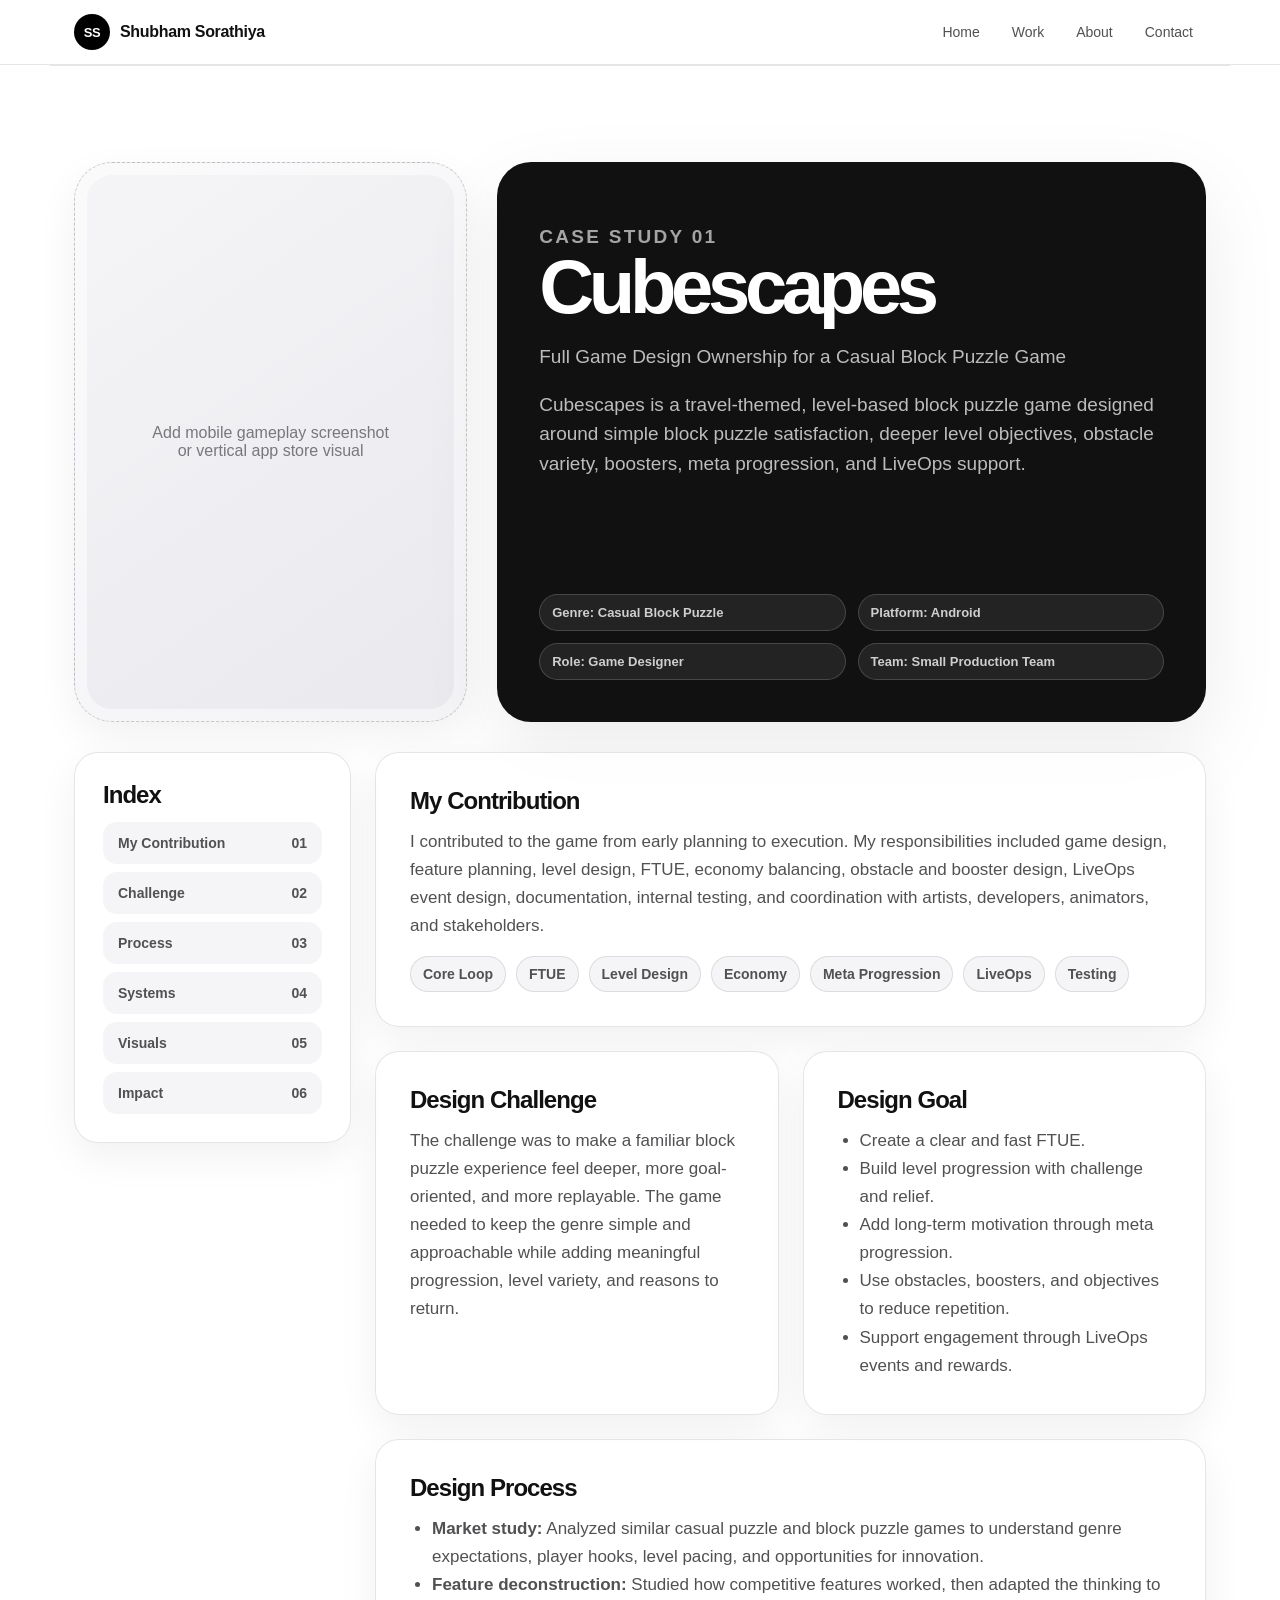
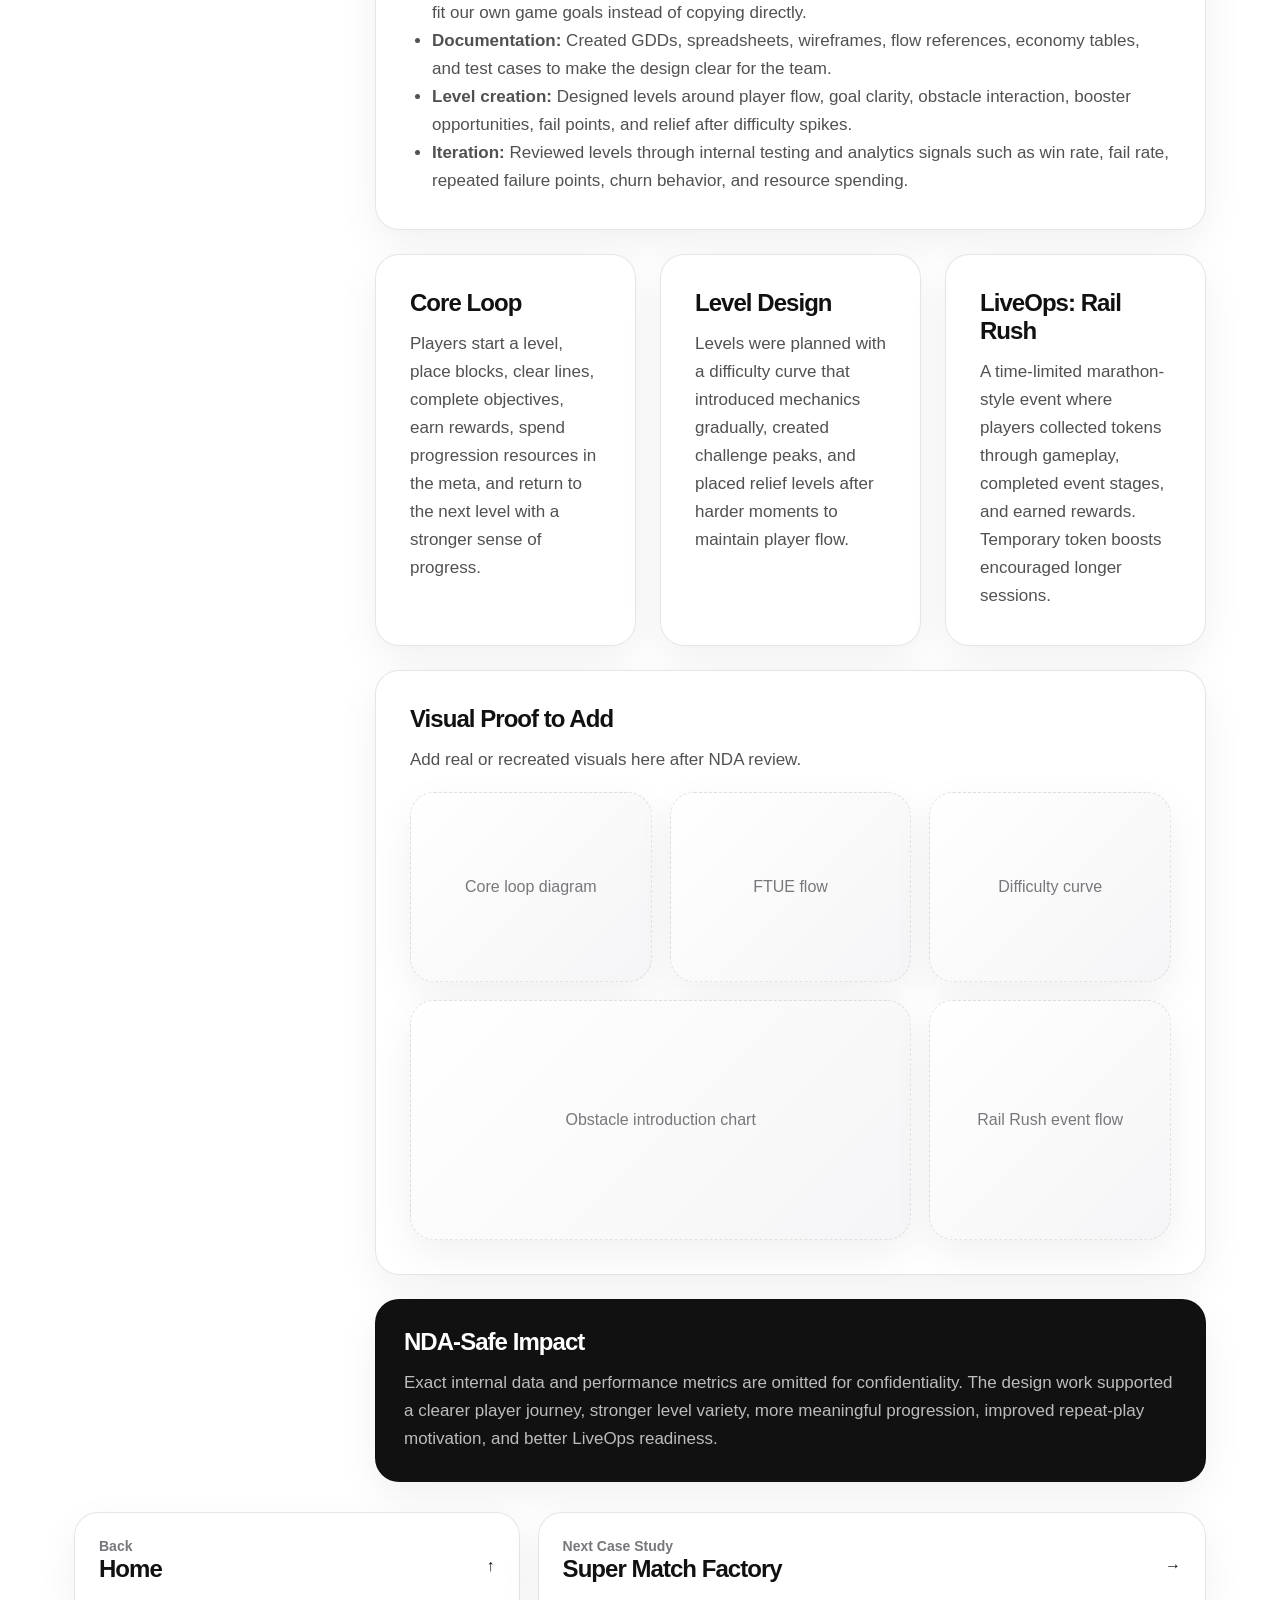
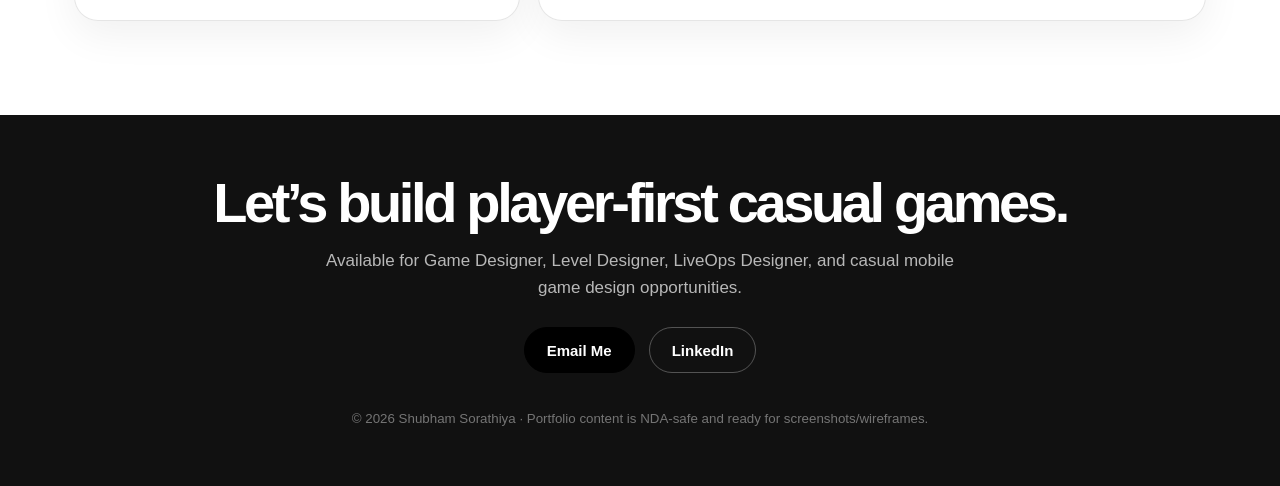
==== cubescapes.html @ dd21b747 "Add files via upload" ====
<!doctype html>
<html lang="en">
<head>
  <meta charset="utf-8" />
  <meta name="viewport" content="width=device-width, initial-scale=1" />
  <title>Cubescapes Case Study — Shubham Sorathiya</title>
  <meta name="description" content="Cubescapes case study by Shubham Sorathiya: full game design ownership for a casual block puzzle game." />
  <link rel="stylesheet" href="styles.css" />
</head>
<body>
<header class="topbar">
    <nav class="nav" aria-label="Main navigation">
      <a class="brand" href="index.html"><span class="brand-mark">SS</span><span class="brand-name">Shubham Sorathiya</span></a>
      <div class="nav-links">
        <a href="index.html">Home</a>
        <a href="index.html#work">Work</a>
        <a href="index.html#about">About</a>
        <a href="index.html#contact">Contact</a>
      </div>
    </nav>
  </header>

<main id="home">
<section class="section case-study" id="cubescapes">
      <div class="case-top">
        <div class="phone-visual">Add mobile gameplay screenshot<br/>or vertical app store visual</div>
        <article class="case-overview">
          <div>
            <p class="eyebrow">Case Study 01</p>
            <h2>Cubescapes</h2>
            <p>Full Game Design Ownership for a Casual Block Puzzle Game</p>
            <p>Cubescapes is a travel-themed, level-based block puzzle game designed around simple block puzzle satisfaction, deeper level objectives, obstacle variety, boosters, meta progression, and LiveOps support.</p>
          </div>
          <div class="overview-meta">
            <span>Genre: Casual Block Puzzle</span>
            <span>Platform: Android</span>
            <span>Role: Game Designer</span>
            <span>Team: Small Production Team</span>
          </div>
        </article>
      </div>

      <div class="case-index">
        <aside class="index-card">
          <h3>Index</h3>
          <div class="index-links">
            <a href="#cube-contribution">My Contribution <span>01</span></a>
            <a href="#cube-challenge">Challenge <span>02</span></a>
            <a href="#cube-process">Process <span>03</span></a>
            <a href="#cube-systems">Systems <span>04</span></a>
            <a href="#cube-visuals">Visuals <span>05</span></a>
            <a href="#cube-impact">Impact <span>06</span></a>
          </div>
        </aside>

        <div class="case-content">
          <article class="case-panel" id="cube-contribution">
            <h3>My Contribution</h3>
            <p>I contributed to the game from early planning to execution. My responsibilities included game design, feature planning, level design, FTUE, economy balancing, obstacle and booster design, LiveOps event design, documentation, internal testing, and coordination with artists, developers, animators, and stakeholders.</p>
            <div class="tag-row">
              <span class="tag">Core Loop</span><span class="tag">FTUE</span><span class="tag">Level Design</span><span class="tag">Economy</span><span class="tag">Meta Progression</span><span class="tag">LiveOps</span><span class="tag">Testing</span>
            </div>
          </article>

          <div class="two-panel">
            <article class="case-panel" id="cube-challenge">
              <h3>Design Challenge</h3>
              <p>The challenge was to make a familiar block puzzle experience feel deeper, more goal-oriented, and more replayable. The game needed to keep the genre simple and approachable while adding meaningful progression, level variety, and reasons to return.</p>
            </article>
            <article class="case-panel">
              <h3>Design Goal</h3>
              <ul>
                <li>Create a clear and fast FTUE.</li>
                <li>Build level progression with challenge and relief.</li>
                <li>Add long-term motivation through meta progression.</li>
                <li>Use obstacles, boosters, and objectives to reduce repetition.</li>
                <li>Support engagement through LiveOps events and rewards.</li>
              </ul>
            </article>
          </div>

          <article class="case-panel" id="cube-process">
            <h3>Design Process</h3>
            <ul>
              <li><strong>Market study:</strong> Analyzed similar casual puzzle and block puzzle games to understand genre expectations, player hooks, level pacing, and opportunities for innovation.</li>
              <li><strong>Feature deconstruction:</strong> Studied how competitive features worked, then adapted the thinking to fit our own game goals instead of copying directly.</li>
              <li><strong>Documentation:</strong> Created GDDs, spreadsheets, wireframes, flow references, economy tables, and test cases to make the design clear for the team.</li>
              <li><strong>Level creation:</strong> Designed levels around player flow, goal clarity, obstacle interaction, booster opportunities, fail points, and relief after difficulty spikes.</li>
              <li><strong>Iteration:</strong> Reviewed levels through internal testing and analytics signals such as win rate, fail rate, repeated failure points, churn behavior, and resource spending.</li>
            </ul>
          </article>

          <div class="three-panel" id="cube-systems">
            <article class="case-panel">
              <h3>Core Loop</h3>
              <p>Players start a level, place blocks, clear lines, complete objectives, earn rewards, spend progression resources in the meta, and return to the next level with a stronger sense of progress.</p>
            </article>
            <article class="case-panel">
              <h3>Level Design</h3>
              <p>Levels were planned with a difficulty curve that introduced mechanics gradually, created challenge peaks, and placed relief levels after harder moments to maintain player flow.</p>
            </article>
            <article class="case-panel">
              <h3>LiveOps: Rail Rush</h3>
              <p>A time-limited marathon-style event where players collected tokens through gameplay, completed event stages, and earned rewards. Temporary token boosts encouraged longer sessions.</p>
            </article>
          </div>

          <article class="case-panel" id="cube-visuals">
            <h3>Visual Proof to Add</h3>
            <p>Add real or recreated visuals here after NDA review.</p>
            <div class="visual-grid">
              <div class="visual">Core loop diagram</div>
              <div class="visual">FTUE flow</div>
              <div class="visual">Difficulty curve</div>
              <div class="visual wide">Obstacle introduction chart</div>
              <div class="visual">Rail Rush event flow</div>
            </div>
          </article>

          <article class="case-panel callout" id="cube-impact">
            <h3>NDA-Safe Impact</h3>
            <p>Exact internal data and performance metrics are omitted for confidentiality. The design work supported a clearer player journey, stronger level variety, more meaningful progression, improved repeat-play motivation, and better LiveOps readiness.</p>
          </article>
        </div>
      </div>

      <div class="bottom-nav">
        <a class="next-card" href="index.html"><div><span>Back</span><h3>Home</h3></div><strong>↑</strong></a>
        <a class="next-card" href="super-match-factory.html"><div><span>Next Case Study</span><h3>Super Match Factory</h3></div><strong>→</strong></a>
      </div>
    </section>
  </main>

  <footer class="footer" id="contact">
    <h2>Let’s build player-first casual games.</h2>
    <p>Available for Game Designer, Level Designer, LiveOps Designer, and casual mobile game design opportunities.</p>
    <div class="actions">
      <a class="btn primary" href="mailto:shubhamsorathiya07@gmail.com">Email Me</a>
      <a class="btn secondary" href="https://www.linkedin.com/in/shubham-sorathiya-b6513b248/" target="_blank" rel="noreferrer">LinkedIn</a>
    </div>
    <small>© <span id="year"></span> Shubham Sorathiya · Portfolio content is NDA-safe and ready for screenshots/wireframes.</small>
  </footer>

  <script src="script.js"></script>
</body>
</html>
---- styles.css ----
:root {
      --bg: #ffffff;
      --bg-soft: #f5f5f7;
      --bg-card: rgba(255,255,255,.78);
      --text: #111111;
      --text-soft: #515154;
      --text-muted: #77777c;
      --line: rgba(0,0,0,.1);
      --line-strong: rgba(0,0,0,.18);
      --black: #000000;
      --radius-xl: 34px;
      --radius-lg: 24px;
      --radius-md: 18px;
      --shadow: 0 28px 80px rgba(0,0,0,.08);
      --shadow-soft: 0 14px 40px rgba(0,0,0,.06);
      --max: 1180px;
    }

    * { box-sizing: border-box; }

    html { scroll-behavior: smooth; }

    body {
      margin: 0;
      font-family: -apple-system, BlinkMacSystemFont, "SF Pro Display", "Segoe UI", Inter, Roboto, Arial, sans-serif;
      color: var(--text);
      background: var(--bg);
      -webkit-font-smoothing: antialiased;
      text-rendering: optimizeLegibility;
    }

    a { color: inherit; text-decoration: none; }

    img { max-width: 100%; display: block; }

    .topbar {
      position: sticky;
      top: 0;
      z-index: 100;
      backdrop-filter: blur(24px);
      -webkit-backdrop-filter: blur(24px);
      background: rgba(255,255,255,.78);
      border-bottom: 1px solid var(--line);
    }

    .nav {
      max-width: var(--max);
      margin: 0 auto;
      padding: 14px 24px;
      display: flex;
      align-items: center;
      justify-content: space-between;
      gap: 24px;
    }

    .brand {
      display: inline-flex;
      align-items: center;
      gap: 10px;
      font-weight: 700;
      letter-spacing: -.02em;
    }

    .brand-mark {
      width: 36px;
      height: 36px;
      display: grid;
      place-items: center;
      border-radius: 50%;
      color: #fff;
      background: #000;
      font-size: 13px;
    }

    .nav-links {
      display: flex;
      align-items: center;
      gap: 6px;
      font-size: 14px;
      color: var(--text-soft);
    }

    .nav-links a {
      padding: 9px 13px;
      border-radius: 999px;
      transition: background .2s ease, color .2s ease;
    }

    .nav-links a:hover { background: var(--bg-soft); color: var(--text); }

    .section {
      max-width: var(--max);
      margin: 0 auto;
      padding: 94px 24px;
    }

    .hero {
      min-height: calc(100vh - 72px);
      display: grid;
      place-items: center;
      text-align: center;
      padding-top: 92px;
      padding-bottom: 86px;
    }

    .eyebrow {
      margin: 0 0 16px;
      font-size: 13px;
      line-height: 1.2;
      color: var(--text-muted);
      font-weight: 700;
      letter-spacing: .12em;
      text-transform: uppercase;
    }

    .hero h1 {
      max-width: 970px;
      margin: 0 auto;
      font-size: clamp(48px, 8vw, 94px);
      line-height: .96;
      letter-spacing: -.07em;
      font-weight: 800;
    }

    .role {
      margin: 26px auto 0;
      max-width: 680px;
      font-size: clamp(22px, 3vw, 34px);
      letter-spacing: -.04em;
      color: var(--text-soft);
      font-weight: 600;
    }

    .hero-copy {
      max-width: 760px;
      margin: 22px auto 0;
      font-size: 20px;
      line-height: 1.55;
      color: var(--text-soft);
    }

    .actions {
      display: flex;
      justify-content: center;
      flex-wrap: wrap;
      gap: 14px;
      margin-top: 34px;
    }

    .btn {
      display: inline-flex;
      align-items: center;
      justify-content: center;
      min-height: 46px;
      padding: 0 22px;
      border-radius: 999px;
      font-size: 15px;
      font-weight: 700;
      border: 1px solid var(--line-strong);
      transition: transform .2s ease, box-shadow .2s ease, background .2s ease;
    }

    .btn:hover { transform: translateY(-2px); box-shadow: var(--shadow-soft); }
    .btn.primary { background: #000; color: #fff; border-color: #000; }
    .btn.secondary { background: #fff; color: #111; }

    .soft-band {
      background: var(--bg-soft);
      border-top: 1px solid var(--line);
      border-bottom: 1px solid var(--line);
    }

    .section-title {
      max-width: 780px;
      margin-bottom: 44px;
    }

    .section-title.center {
      margin-left: auto;
      margin-right: auto;
      text-align: center;
    }

    .section-title h2 {
      margin: 0;
      font-size: clamp(36px, 5vw, 64px);
      line-height: 1;
      letter-spacing: -.06em;
    }

    .section-title p:not(.eyebrow) {
      margin: 18px 0 0;
      font-size: 19px;
      line-height: 1.55;
      color: var(--text-soft);
    }

    .about-grid {
      display: grid;
      grid-template-columns: 1fr 1.45fr;
      gap: 24px;
      align-items: stretch;
    }

    .about-card, .mini-card, .case-card, .case-panel, .visual, .index-card, .next-card {
      background: var(--bg-card);
      border: 1px solid var(--line);
      border-radius: var(--radius-lg);
      box-shadow: var(--shadow-soft);
    }

    .about-card {
      padding: 34px;
      display: flex;
      flex-direction: column;
      justify-content: space-between;
      min-height: 350px;
    }

    .about-card p {
      margin: 0;
      font-size: 20px;
      line-height: 1.55;
      color: var(--text-soft);
    }

    .mini-stack {
      display: grid;
      gap: 24px;
    }

    .mini-card { padding: 30px; }
    .mini-card h3, .case-card h3, .case-panel h3, .index-card h3, .next-card h3 {
      margin: 0 0 13px;
      font-size: 24px;
      letter-spacing: -.04em;
    }

    .tag-row {
      display: flex;
      flex-wrap: wrap;
      gap: 10px;
      margin-top: 16px;
    }

    .tag {
      display: inline-flex;
      align-items: center;
      border-radius: 999px;
      background: var(--bg-soft);
      border: 1px solid var(--line);
      padding: 9px 12px;
      font-size: 14px;
      color: var(--text-soft);
      font-weight: 650;
    }

    .work-grid {
      display: grid;
      grid-template-columns: repeat(2, 1fr);
      gap: 24px;
    }

    .case-card {
      padding: 28px;
      min-height: 480px;
      display: flex;
      flex-direction: column;
      justify-content: space-between;
      overflow: hidden;
      transition: transform .22s ease, box-shadow .22s ease;
    }

    .case-card:hover { transform: translateY(-5px); box-shadow: var(--shadow); }

    .case-thumb {
      min-height: 210px;
      border-radius: 22px;
      background: linear-gradient(135deg, #f7f7f8, #e8e8ed);
      border: 1px dashed var(--line-strong);
      display: grid;
      place-items: center;
      color: var(--text-muted);
      font-size: 14px;
      text-align: center;
      padding: 20px;
      margin-bottom: 26px;
    }

    .case-card p {
      margin: 0;
      color: var(--text-soft);
      font-size: 16px;
      line-height: 1.55;
    }

    .card-meta {
      margin: 14px 0 16px;
      color: var(--text-muted);
      font-size: 14px;
      font-weight: 650;
    }

    .case-card .btn { align-self: flex-start; margin-top: 24px; }

    .case-study {
      padding-top: 96px;
      border-top: 1px solid var(--line);
    }

    .case-top {
      display: grid;
      grid-template-columns: .86fr 1.55fr;
      gap: 30px;
      align-items: stretch;
      margin-bottom: 30px;
    }

    .phone-visual {
      min-height: 560px;
      border-radius: 38px;
      background: linear-gradient(145deg, #f5f5f7, #e9e9ee);
      border: 1px dashed var(--line-strong);
      display: grid;
      place-items: center;
      text-align: center;
      color: var(--text-muted);
      padding: 26px;
      box-shadow: inset 0 0 0 12px rgba(255,255,255,.48), var(--shadow-soft);
    }

    .case-overview {
      padding: 42px;
      border-radius: var(--radius-xl);
      background: #111;
      color: #fff;
      min-height: 560px;
      display: flex;
      flex-direction: column;
      justify-content: space-between;
      box-shadow: var(--shadow);
    }

    .case-overview .eyebrow { color: rgba(255,255,255,.62); }
    .case-overview h2 {
      margin: 0;
      font-size: clamp(44px, 6vw, 76px);
      letter-spacing: -.07em;
      line-height: .96;
    }

    .case-overview p {
      color: rgba(255,255,255,.72);
      font-size: 19px;
      line-height: 1.55;
      margin: 18px 0 0;
    }

    .overview-meta {
      display: grid;
      grid-template-columns: repeat(2, minmax(0, 1fr));
      gap: 12px;
      margin-top: 30px;
    }

    .overview-meta span {
      border: 1px solid rgba(255,255,255,.16);
      background: rgba(255,255,255,.08);
      border-radius: 999px;
      padding: 10px 12px;
      color: rgba(255,255,255,.78);
      font-size: 13px;
      font-weight: 700;
    }

    .case-index {
      display: grid;
      grid-template-columns: 1fr 3fr;
      gap: 24px;
      margin: 30px 0;
      align-items: start;
    }

    .index-card { padding: 28px; position: sticky; top: 86px; }
    .index-links { display: grid; gap: 8px; }
    .index-links a {
      display: flex;
      justify-content: space-between;
      gap: 10px;
      padding: 12px 14px;
      border-radius: 14px;
      background: var(--bg-soft);
      color: var(--text-soft);
      font-size: 14px;
      font-weight: 700;
      border: 1px solid transparent;
    }
    .index-links a:hover { border-color: var(--line-strong); color: var(--text); background: #fff; }

    .case-content { display: grid; gap: 24px; }

    .case-panel {
      padding: 34px;
      scroll-margin-top: 90px;
    }

    .case-panel p, .case-panel li {
      color: var(--text-soft);
      font-size: 17px;
      line-height: 1.65;
    }

    .case-panel p { margin: 0; }
    .case-panel ul { margin: 12px 0 0; padding-left: 22px; }

    .two-panel { display: grid; grid-template-columns: repeat(2, 1fr); gap: 24px; }
    .three-panel { display: grid; grid-template-columns: repeat(3, 1fr); gap: 24px; }

    .visual-grid {
      display: grid;
      grid-template-columns: repeat(3, 1fr);
      gap: 18px;
      margin-top: 18px;
    }

    .visual {
      min-height: 190px;
      border-style: dashed;
      display: grid;
      place-items: center;
      color: var(--text-muted);
      text-align: center;
      padding: 18px;
      background: linear-gradient(135deg, #fff, #f5f5f7);
    }

    .visual.wide { min-height: 240px; grid-column: span 2; }

    .callout {
      border-radius: var(--radius-lg);
      padding: 28px;
      background: #111;
      color: #fff;
    }

    .callout h3 { color: #fff; }
    .callout p { color: rgba(255,255,255,.72); }

    .bottom-nav {
      display: grid;
      grid-template-columns: 1fr 1.5fr;
      gap: 18px;
      margin-top: 30px;
    }

    .next-card {
      display: flex;
      align-items: center;
      justify-content: space-between;
      gap: 18px;
      padding: 24px;
      transition: transform .2s ease, box-shadow .2s ease;
    }

    .next-card:hover { transform: translateY(-3px); box-shadow: var(--shadow-soft); }
    .next-card span { color: var(--text-muted); font-size: 14px; font-weight: 700; }

    .footer {
      padding: 60px 24px;
      text-align: center;
      background: #111;
      color: #fff;
    }

    .footer h2 {
      margin: 0;
      font-size: clamp(36px, 5vw, 56px);
      letter-spacing: -.06em;
      line-height: 1;
    }

    .footer p {
      margin: 16px auto 0;
      max-width: 640px;
      color: rgba(255,255,255,.7);
      line-height: 1.6;
      font-size: 17px;
    }

    .footer .actions { margin-top: 26px; }
    .footer .btn.secondary { background: transparent; color: #fff; border-color: rgba(255,255,255,.28); }
    .footer small { display: block; margin-top: 38px; color: rgba(255,255,255,.42); }

    @media (max-width: 900px) {
      .nav { padding: 12px 18px; }
      .brand-name { display: none; }
      .nav-links { gap: 2px; font-size: 13px; }
      .section { padding: 72px 18px; }
      .about-grid, .work-grid, .case-top, .case-index, .two-panel, .three-panel, .bottom-nav { grid-template-columns: 1fr; }
      .case-overview, .phone-visual { min-height: 420px; }
      .index-card { position: relative; top: auto; }
      .visual-grid { grid-template-columns: 1fr; }
      .visual.wide { grid-column: auto; }
      .hero-copy { font-size: 18px; }
    }

    @media (max-width: 560px) {
      .nav-links a:nth-child(3), .nav-links a:nth-child(4) { display: none; }
      .hero h1 { font-size: 48px; }
      .role { font-size: 23px; }
      .overview-meta { grid-template-columns: 1fr; }
      .case-panel, .about-card, .mini-card { padding: 24px; }
      .phone-visual { min-height: 350px; }
    }
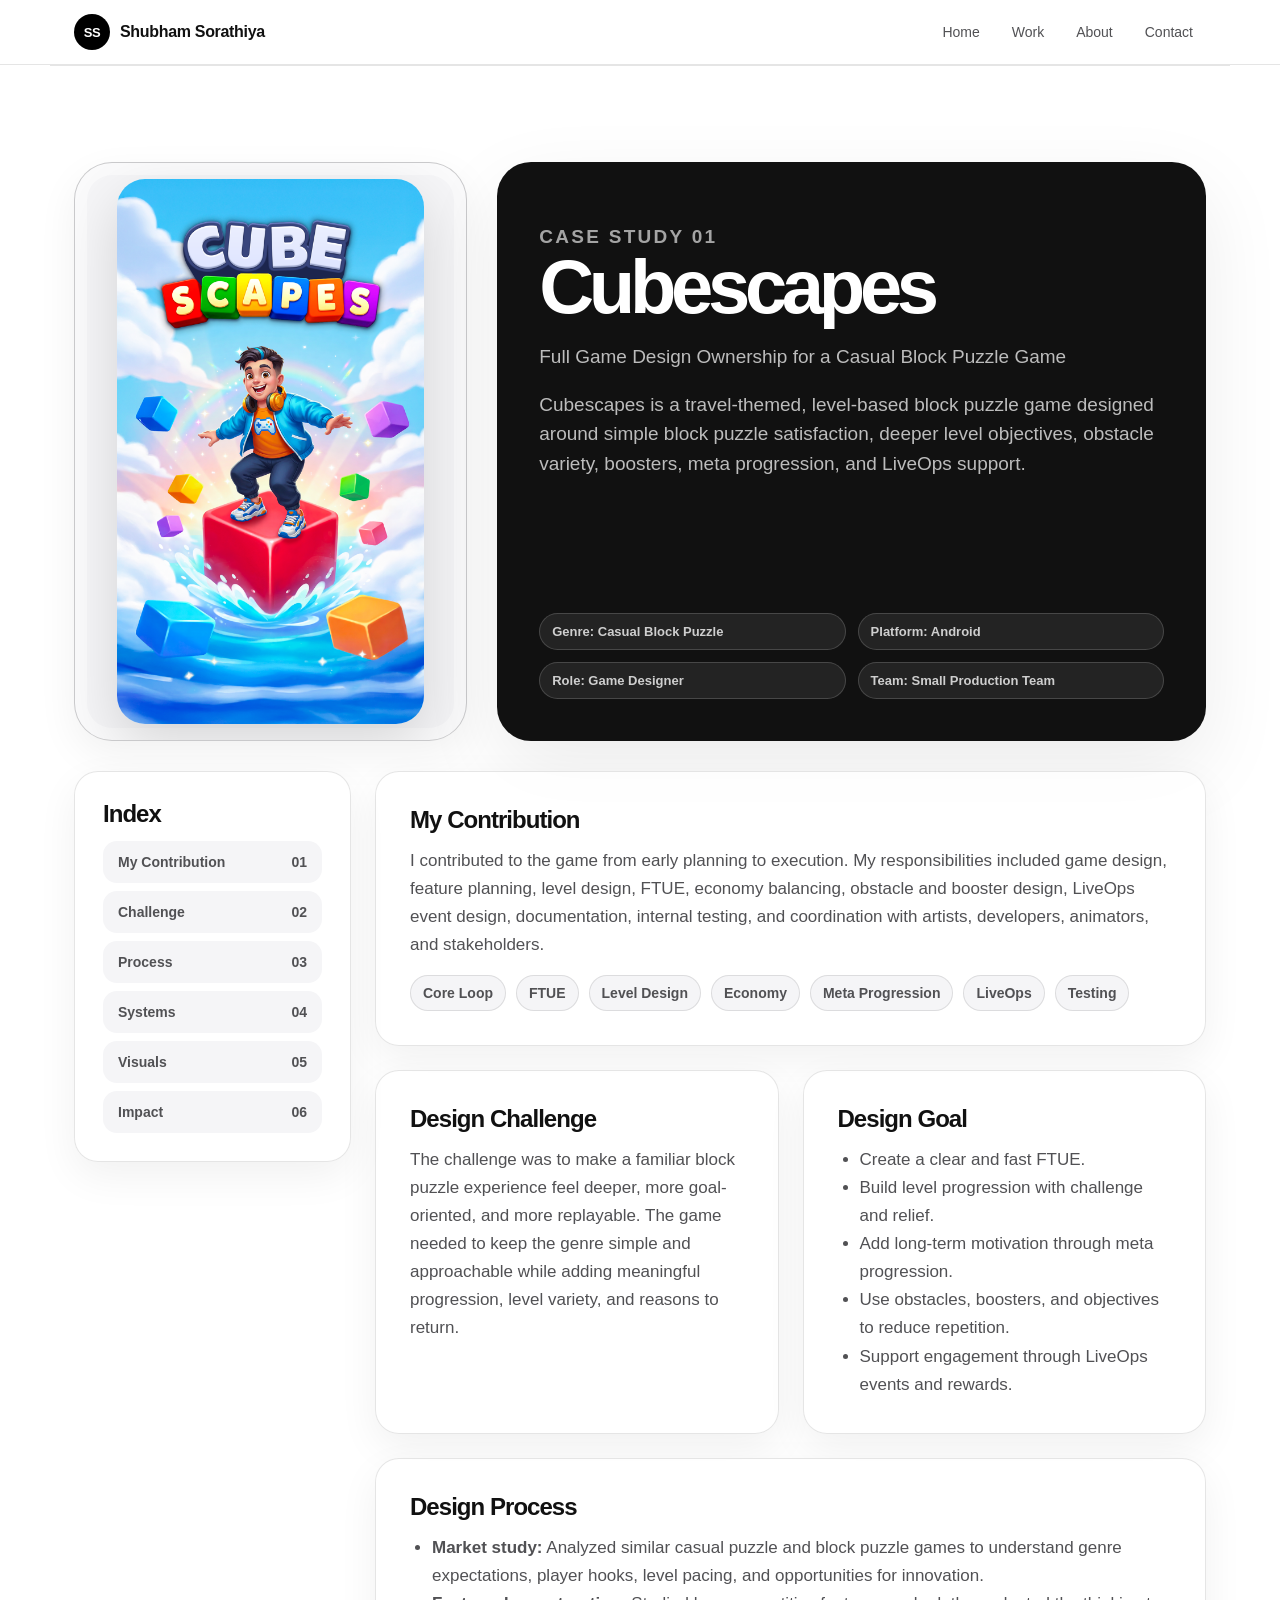
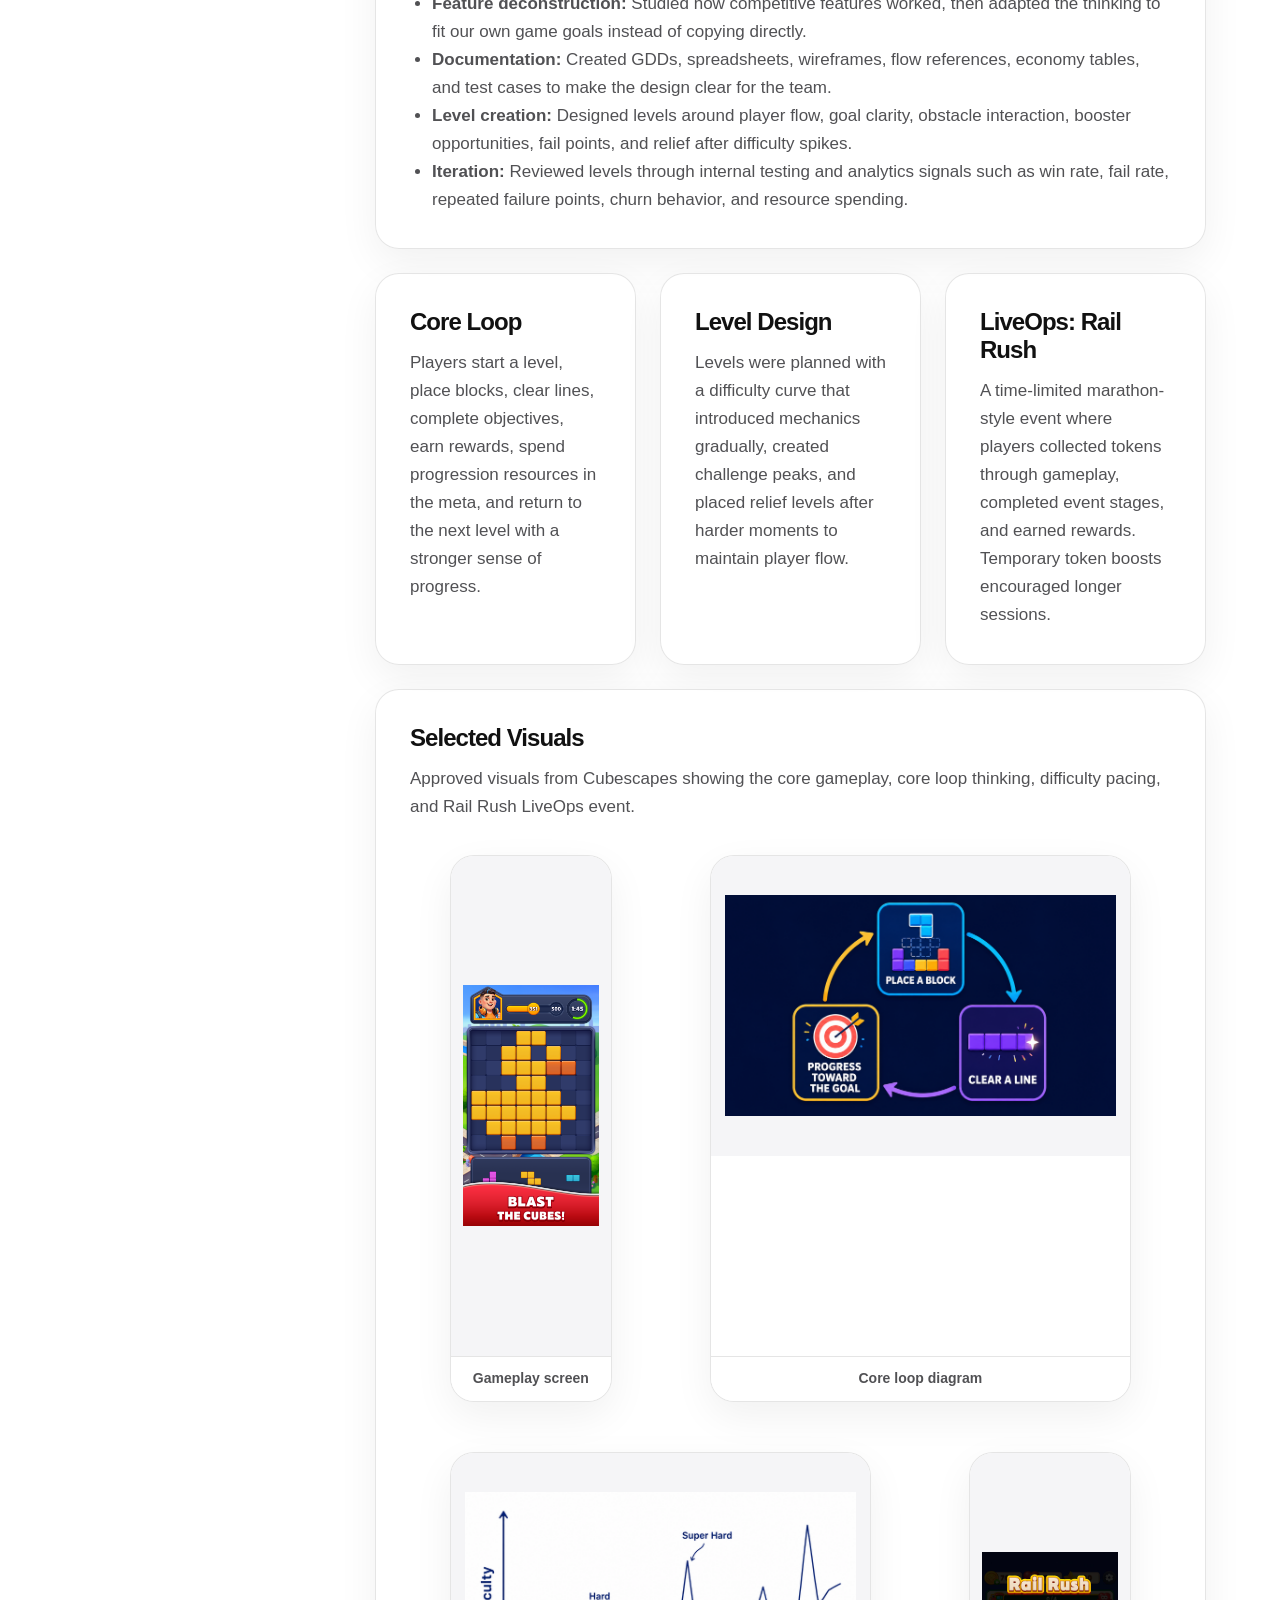
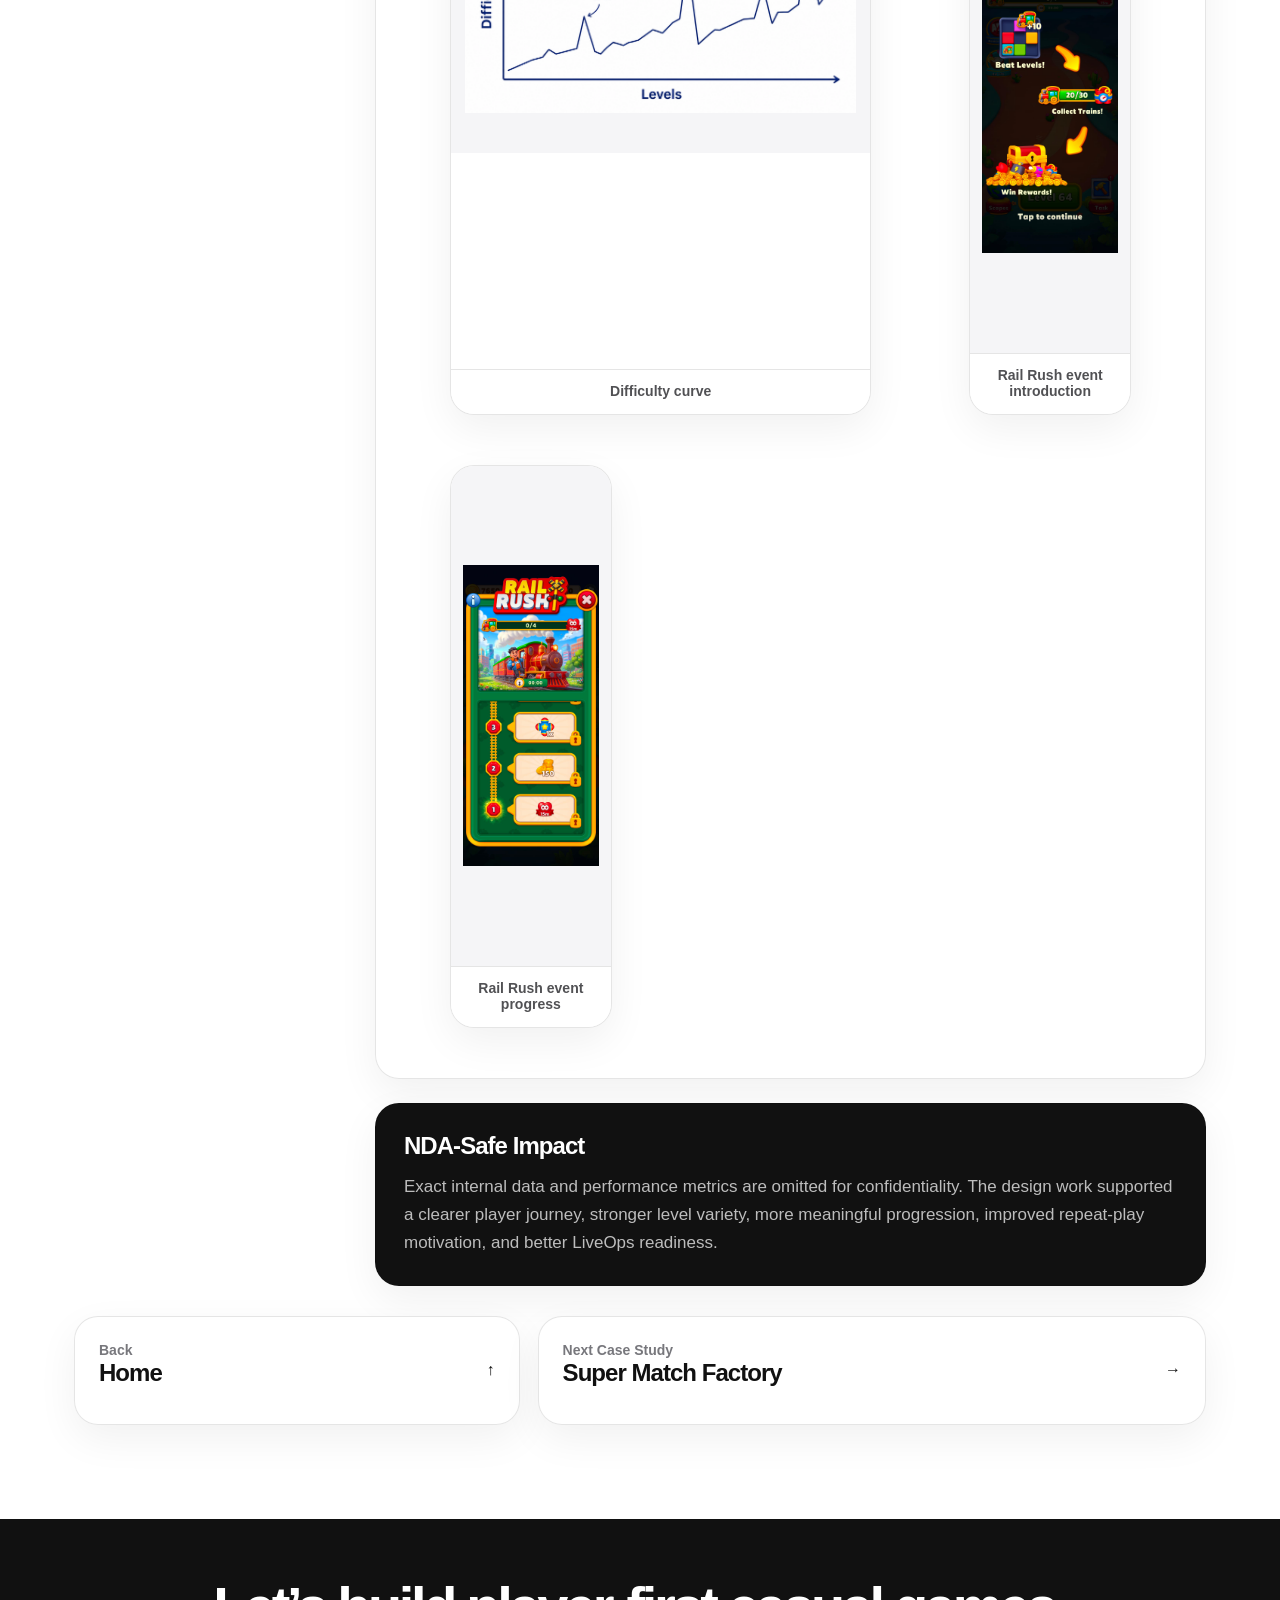
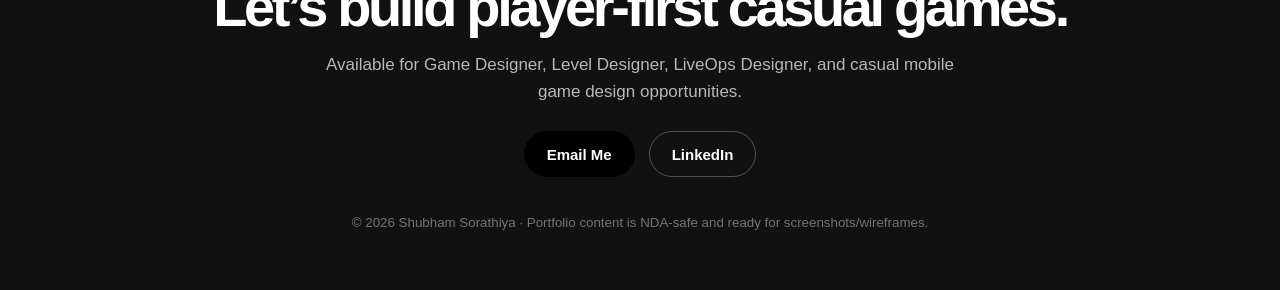
==== commit 1a38c234: "version1" ====
--- a/cubescapes.html
+++ b/cubescapes.html
@@ -23,7 +23,7 @@
 <main id="home">
 <section class="section case-study" id="cubescapes">
       <div class="case-top">
-        <div class="phone-visual">Add mobile gameplay screenshot<br/>or vertical app store visual</div>
+        <div class="phone-visual"><img src="assets/cubescapes-title.png" alt="Cubescapes title artwork"></div>
         <article class="case-overview">
           <div>
             <p class="eyebrow">Case Study 01</p>
@@ -106,14 +106,14 @@
           </div>
 
           <article class="case-panel" id="cube-visuals">
-            <h3>Visual Proof to Add</h3>
-            <p>Add real or recreated visuals here after NDA review.</p>
-            <div class="visual-grid">
-              <div class="visual">Core loop diagram</div>
-              <div class="visual">FTUE flow</div>
-              <div class="visual">Difficulty curve</div>
-              <div class="visual wide">Obstacle introduction chart</div>
-              <div class="visual">Rail Rush event flow</div>
+            <h3>Selected Visuals</h3>
+            <p>Approved visuals from Cubescapes showing the core gameplay, core loop thinking, difficulty pacing, and Rail Rush LiveOps event.</p>
+            <div class="visual-grid portfolio-visuals">
+              <figure class="visual phone-shot"><img src="assets/cubescapes-gameplay.png" alt="Cubescapes gameplay screen"><figcaption>Gameplay screen</figcaption></figure>
+              <figure class="visual wide diagram-shot"><img src="assets/cubescapes-coreloop.png" alt="Cubescapes core loop diagram"><figcaption>Core loop diagram</figcaption></figure>
+              <figure class="visual wide diagram-shot"><img src="assets/cubescapes-difficulty-curve.png" alt="Cubescapes difficulty curve"><figcaption>Difficulty curve</figcaption></figure>
+              <figure class="visual phone-shot"><img src="assets/cubescapes-railrush-1.jpeg" alt="Rail Rush event introduction"><figcaption>Rail Rush event introduction</figcaption></figure>
+              <figure class="visual phone-shot"><img src="assets/cubescapes-railrush-2.jpeg" alt="Rail Rush event progress screen"><figcaption>Rail Rush event progress</figcaption></figure>
             </div>
           </article>
 
--- a/styles.css
+++ b/styles.css
@@ -511,4 +511,92 @@
       .overview-meta { grid-template-columns: 1fr; }
       .case-panel, .about-card, .mini-card { padding: 24px; }
       .phone-visual { min-height: 350px; }
-    }+    }
+
+/* Portfolio image integration */
+.case-thumb {
+  padding: 0;
+  overflow: hidden;
+  border-style: solid;
+  background: #f5f5f7;
+}
+
+.case-thumb img {
+  width: 100%;
+  height: 260px;
+  object-fit: cover;
+  object-position: center;
+}
+
+.phone-visual {
+  padding: 16px;
+  overflow: hidden;
+  border-style: solid;
+  background: #f5f5f7;
+}
+
+.phone-visual img {
+  width: auto;
+  max-width: 100%;
+  height: 100%;
+  max-height: 545px;
+  object-fit: contain;
+  border-radius: 28px;
+  box-shadow: 0 20px 55px rgba(0,0,0,.14);
+}
+
+.portfolio-visuals .visual {
+  padding: 0;
+  overflow: hidden;
+  border-style: solid;
+  background: #fff;
+  display: flex;
+  flex-direction: column;
+  justify-content: space-between;
+  min-height: auto;
+}
+
+.portfolio-visuals .visual img {
+  width: 100%;
+  background: #f5f5f7;
+}
+
+.portfolio-visuals .phone-shot img {
+  height: 500px;
+  object-fit: contain;
+  padding: 12px;
+}
+
+.portfolio-visuals .diagram-shot img {
+  height: 300px;
+  object-fit: contain;
+  padding: 14px;
+}
+
+.portfolio-visuals figcaption {
+  width: 100%;
+  padding: 13px 15px 15px;
+  border-top: 1px solid var(--line);
+  color: var(--text-soft);
+  font-size: 14px;
+  font-weight: 700;
+  text-align: center;
+  background: #fff;
+}
+
+.smf-gallery {
+  grid-template-columns: repeat(4, 1fr);
+}
+
+@media (max-width: 900px) {
+  .case-thumb img { height: 230px; }
+  .phone-visual img { max-height: 420px; }
+  .portfolio-visuals .phone-shot img { height: 430px; }
+  .portfolio-visuals .diagram-shot img { height: auto; min-height: 220px; }
+  .smf-gallery { grid-template-columns: 1fr; }
+}
+
+@media (max-width: 560px) {
+  .case-thumb img { height: 210px; }
+  .portfolio-visuals .phone-shot img { height: 380px; }
+}
